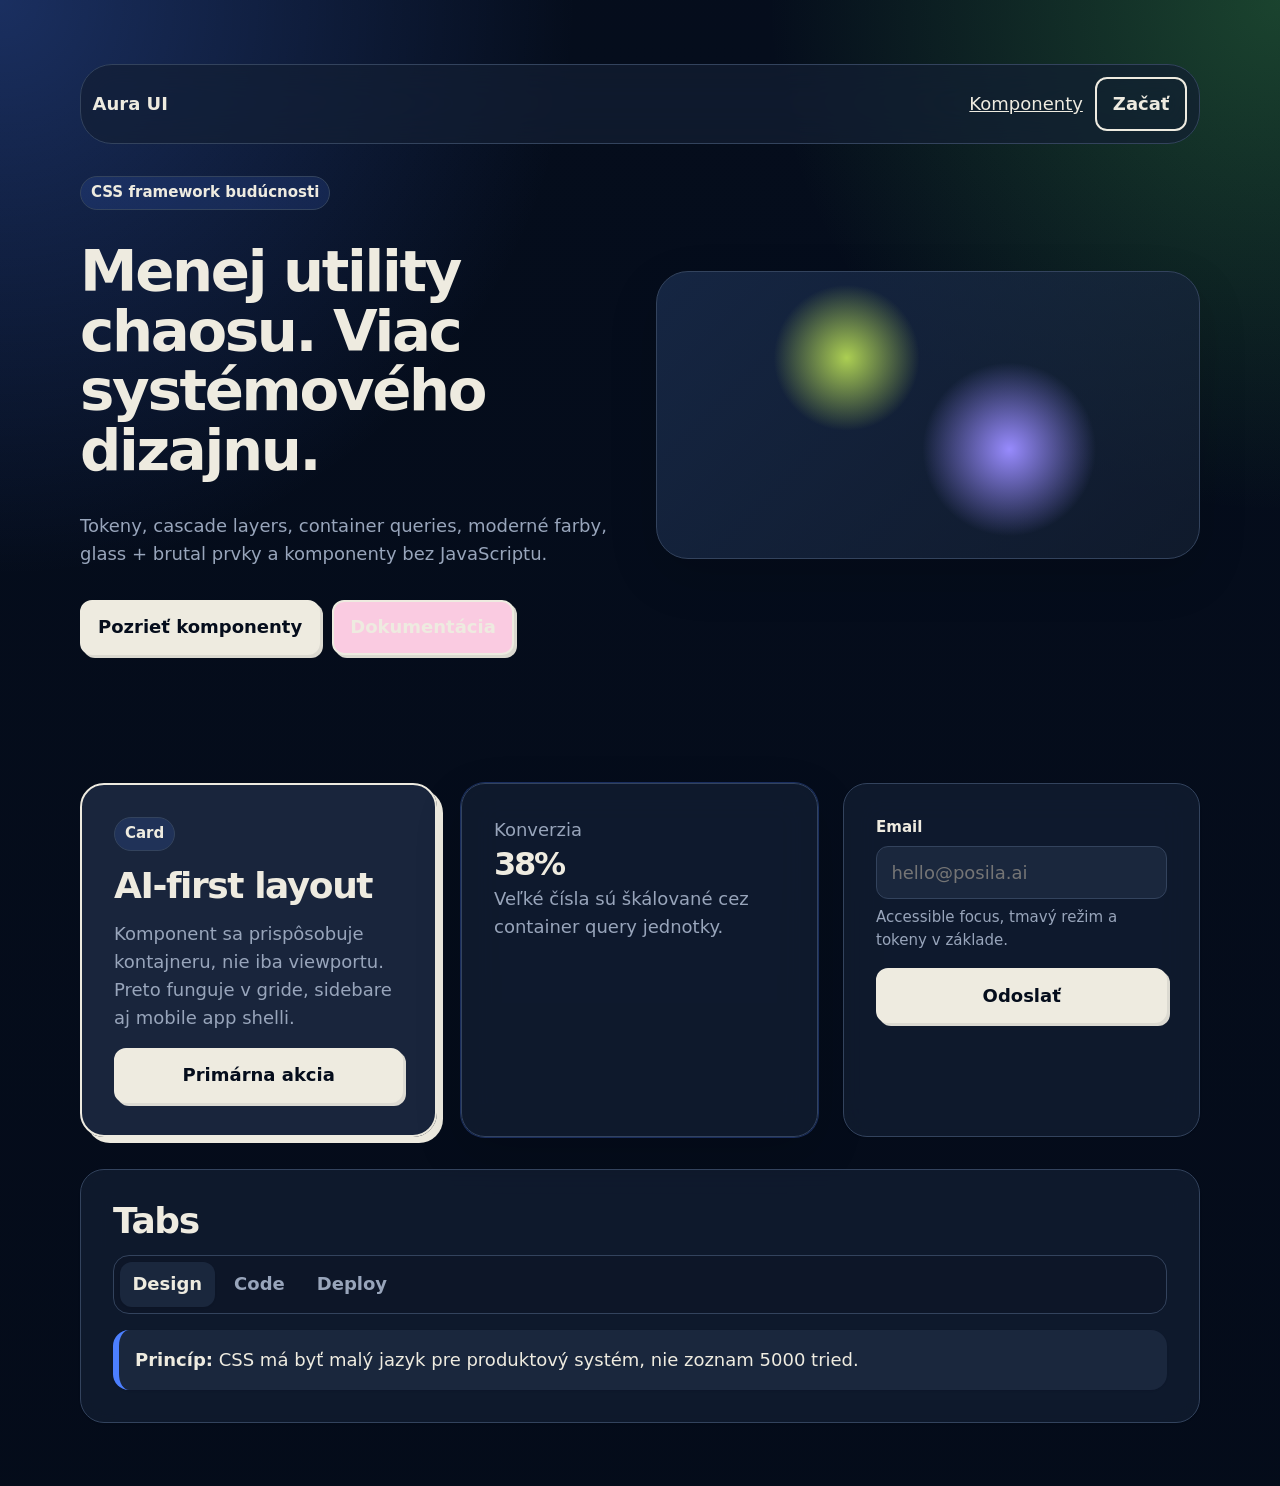
==== index.html @ 9ea6d143 "Initial Aura UI static demo" ====
<!doctype html>
<html lang="sk" data-theme="dark">
<head>
  <meta charset="utf-8" />
  <meta name="viewport" content="width=device-width, initial-scale=1" />
  <title>Aura UI demo</title>
  <link rel="stylesheet" href="./aura.css" />
</head>

<body>
  <header class="au-shell au-section">
    <nav class="au-nav">
      <strong>Aura UI</strong>
      <div class="au-cluster">
        <a href="#components">Komponenty</a>
        <a class="au-button" data-variant="ghost" href="#start">Začať</a>
      </div>
    </nav>

    <div class="au-split au-mt-6">
      <div class="au-stack au-gap-6">
        <span class="au-badge">CSS framework budúcnosti</span>
        <h1 class="au-balance">Menej utility chaosu. Viac systémového dizajnu.</h1>
        <p>Tokeny, cascade layers, container queries, moderné farby, glass + brutal prvky a komponenty bez JavaScriptu.</p>
        <div class="au-cluster">
          <a class="au-button" href="#components">Pozrieť komponenty</a>
          <a class="au-button" data-variant="soft" href="#">Dokumentácia</a>
        </div>
      </div>

      <div class="au-orb" aria-hidden="true"></div>
    </div>
  </header>

  <main class="au-shell au-section" id="components">
    <div class="au-grid">
      <article class="au-card" data-pop="hard">
        <div class="au-stack">
          <span class="au-badge">Card</span>
          <h2>AI-first layout</h2>
          <p>Komponent sa prispôsobuje kontajneru, nie iba viewportu. Preto funguje v gride, sidebare aj mobile app shelli.</p>
          <a class="au-button au-full" href="#">Primárna akcia</a>
        </div>
      </article>

      <article class="au-card" data-pop="glow">
        <div class="au-kpi">
          <span class="au-muted">Konverzia</span>
          <strong>38%</strong>
          <p>Veľké čísla sú škálované cez container query jednotky.</p>
        </div>
      </article>

      <article class="au-card">
        <form class="au-stack">
          <div class="au-field">
            <label class="au-label" for="email">Email</label>
            <input class="au-input" id="email" type="email" placeholder="hello@posila.ai" />
            <small class="au-help">Accessible focus, tmavý režim a tokeny v základe.</small>
          </div>
          <button class="au-button" type="button">Odoslať</button>
        </form>
      </article>
    </div>

    <section class="au-card au-mt-6">
      <div class="au-stack">
        <h2>Tabs</h2>

        <div class="au-tabs" role="tablist" aria-label="Demo tabs">
          <button class="au-tab" role="tab" aria-selected="true">Design</button>
          <button class="au-tab" role="tab" aria-selected="false">Code</button>
          <button class="au-tab" role="tab" aria-selected="false">Deploy</button>
        </div>

        <div class="au-alert">
          <strong>Princíp:</strong> CSS má byť malý jazyk pre produktový systém, nie zoznam 5000 tried.
        </div>
      </div>
    </section>
  </main>
</body>
</html>
---- aura.css ----
@layer reset, tokens, base, layout, components, utilities;

@layer reset {
  *, *::before, *::after { box-sizing: border-box; }
  * { margin: 0; }
  html { color-scheme: light dark; }
  body { min-height: 100svh; text-rendering: optimizeLegibility; }
  img, svg, video { display: block; max-width: 100%; }
  button, input { font: inherit; }
  a { color: inherit; }
}

@layer tokens {
  :root {
    --font-sans: ui-sans-serif, system-ui, -apple-system, BlinkMacSystemFont, "Segoe UI", sans-serif;

    --bg: oklch(98% 0.015 95);
    --surface: oklch(100% 0 0 / 0.74);
    --surface-strong: oklch(100% 0 0 / 0.9);
    --text: oklch(20% 0.03 260);
    --muted: oklch(48% 0.04 260);
    --line: oklch(84% 0.035 260);

    --accent: oklch(63% 0.2 265);
    --accent-2: oklch(76% 0.19 145);

    --shadow-sm: 0 1px 2px oklch(0% 0 0 / 0.08);
    --shadow-md: 0 18px 50px oklch(0% 0 0 / 0.14);
    --shadow-hard: 6px 6px 0 oklch(18% 0.03 260);

    --radius-sm: .75rem;
    --radius-md: 1rem;
    --radius-lg: 1.5rem;
    --radius-xl: 2rem;

    --space-3: .75rem;
    --space-4: 1rem;
    --space-5: 1.5rem;
    --space-6: 2rem;
    --space-8: 4rem;

    --step--1: clamp(.82rem, .78rem + .2vw, .94rem);
    --step-0: clamp(1rem, .96rem + .24vw, 1.125rem);
    --step-1: clamp(1.25rem, 1.12rem + .7vw, 1.65rem);
    --step-2: clamp(1.55rem, 1.3rem + 1.25vw, 2.25rem);
    --step-3: clamp(2rem, 1.45rem + 2.7vw, 3.8rem);
  }

  [data-theme="dark"] {
    color-scheme: dark;
    --bg: oklch(16% 0.035 260);
    --surface: oklch(24% 0.04 260 / 0.72);
    --surface-strong: oklch(28% 0.045 260 / 0.92);
    --text: oklch(94% 0.015 95);
    --muted: oklch(72% 0.035 260);
    --line: oklch(38% 0.05 260);
    --shadow-hard: 6px 6px 0 oklch(94% 0.015 95);
  }
}

@layer base {
  body {
    font-family: var(--font-sans);
    font-size: var(--step-0);
    line-height: 1.55;
    color: var(--text);
    background:
      radial-gradient(circle at top left, color-mix(in oklch, var(--accent), transparent 70%), transparent 36rem),
      radial-gradient(circle at top right, color-mix(in oklch, var(--accent-2), transparent 72%), transparent 32rem),
      linear-gradient(180deg, var(--bg), color-mix(in oklch, var(--bg), black 4%));
  }

  h1, h2, h3 { line-height: 1.03; letter-spacing: -0.04em; }
  h1 { font-size: var(--step-3); }
  h2 { font-size: var(--step-2); }
  h3 { font-size: var(--step-1); }
  p { color: var(--muted); max-width: 68ch; }

  :focus-visible {
    outline: 3px solid color-mix(in oklch, var(--accent), white 18%);
    outline-offset: 3px;
  }
}

@layer layout {
  .au-shell { width: min(1120px, calc(100% - 2rem)); margin-inline: auto; }
  .au-section { padding-block: var(--space-8); }
  .au-stack { display: grid; gap: var(--stack-gap, var(--space-4)); }
  .au-cluster { display: flex; flex-wrap: wrap; align-items: center; gap: var(--space-3); }
  .au-grid { display: grid; grid-template-columns: repeat(auto-fit, minmax(min(100%, 18rem), 1fr)); gap: var(--space-5); }
  .au-split { display: grid; gap: var(--space-6); align-items: center; grid-template-columns: repeat(auto-fit, minmax(min(100%, 24rem), 1fr)); }
}

@layer components {
  .au-card {
    container-type: inline-size;
    border: 1px solid var(--line);
    border-radius: var(--radius-lg);
    padding: clamp(1rem, 5cqi, 2rem);
    background: var(--surface);
    box-shadow: var(--shadow-sm);
    backdrop-filter: blur(18px) saturate(1.35);
  }

  .au-card[data-pop="hard"] {
    background: var(--surface-strong);
    border: 2px solid var(--text);
    box-shadow: var(--shadow-hard);
  }

  .au-card[data-pop="glow"] {
    box-shadow: 0 0 0 1px color-mix(in oklch, var(--accent), transparent 70%), var(--shadow-md);
  }

  .au-button {
    --button-bg: var(--text);
    --button-fg: var(--bg);
    display: inline-flex;
    align-items: center;
    justify-content: center;
    gap: .55rem;
    min-height: 2.75rem;
    padding: .72rem 1rem;
    border: 2px solid var(--text);
    border-radius: var(--radius-sm);
    background: var(--button-bg);
    color: var(--button-fg);
    font-weight: 800;
    text-decoration: none;
    box-shadow: 3px 3px 0 color-mix(in oklch, var(--text), transparent 8%);
    transition: transform .16s ease, box-shadow .16s ease;
    cursor: pointer;
  }

  .au-button:hover {
    transform: translate(-1px, -1px);
    box-shadow: 5px 5px 0 color-mix(in oklch, var(--text), transparent 8%);
  }

  .au-button:active {
    transform: translate(2px, 2px);
    box-shadow: 1px 1px 0 color-mix(in oklch, var(--text), transparent 8%);
  }

  .au-button[data-variant="soft"] {
    --button-bg: color-mix(in oklch, var(--accent), white 70%);
    --button-fg: var(--text);
  }

  .au-button[data-variant="ghost"] {
    --button-bg: transparent;
    --button-fg: var(--text);
    box-shadow: none;
  }

  .au-badge {
    display: inline-flex;
    width: fit-content;
    padding: .28rem .62rem;
    border: 1px solid var(--line);
    border-radius: 999px;
    background: color-mix(in oklch, var(--accent), transparent 86%);
    font-size: var(--step--1);
    font-weight: 750;
  }

  .au-input {
    width: 100%;
    min-height: 2.8rem;
    border: 1px solid var(--line);
    border-radius: var(--radius-sm);
    background: var(--surface-strong);
    color: var(--text);
    padding: .72rem .9rem;
  }

  .au-field { display: grid; gap: .42rem; }
  .au-label { font-size: var(--step--1); font-weight: 800; }
  .au-help { font-size: var(--step--1); color: var(--muted); }

  .au-nav {
    position: sticky;
    top: 1rem;
    z-index: 10;
    display: flex;
    align-items: center;
    justify-content: space-between;
    gap: var(--space-4);
    padding: .72rem;
    border: 1px solid var(--line);
    border-radius: var(--radius-xl);
    background: var(--surface);
    backdrop-filter: blur(18px) saturate(1.25);
  }

  .au-tabs {
    display: flex;
    flex-wrap: wrap;
    gap: .4rem;
    padding: .35rem;
    border: 1px solid var(--line);
    border-radius: var(--radius-md);
    background: color-mix(in oklch, var(--surface), var(--bg) 35%);
  }

  .au-tab {
    border: 0;
    border-radius: var(--radius-sm);
    background: transparent;
    color: var(--muted);
    padding: .55rem .8rem;
    font-weight: 750;
    cursor: pointer;
  }

  .au-tab[aria-selected="true"] {
    background: var(--surface-strong);
    color: var(--text);
    box-shadow: var(--shadow-sm);
  }

  .au-alert {
    border-inline-start: .42rem solid var(--accent);
    border-radius: var(--radius-md);
    background: var(--surface-strong);
    padding: var(--space-4);
    box-shadow: var(--shadow-sm);
  }

  .au-kpi {
    display: grid;
    gap: .35rem;
  }

  .au-kpi strong {
    font-size: clamp(2rem, 9cqi, 4.6rem);
    line-height: .95;
    letter-spacing: -.07em;
  }

  .au-orb {
    min-height: 18rem;
    border-radius: var(--radius-xl);
    border: 1px solid var(--line);
    background:
      radial-gradient(circle at 35% 30%, color-mix(in oklch, var(--accent-2), white 18%), transparent 18%),
      radial-gradient(circle at 65% 62%, color-mix(in oklch, var(--accent), white 18%), transparent 22%),
      linear-gradient(135deg, color-mix(in oklch, var(--surface), var(--accent) 12%), var(--surface));
    box-shadow: var(--shadow-md);
  }
}

@layer utilities {
  .au-muted { color: var(--muted); }
  .au-balance { text-wrap: balance; }
  .au-gap-6 { --stack-gap: var(--space-6); }
  .au-mt-6 { margin-top: var(--space-6); }
  .au-full { width: 100%; }
}
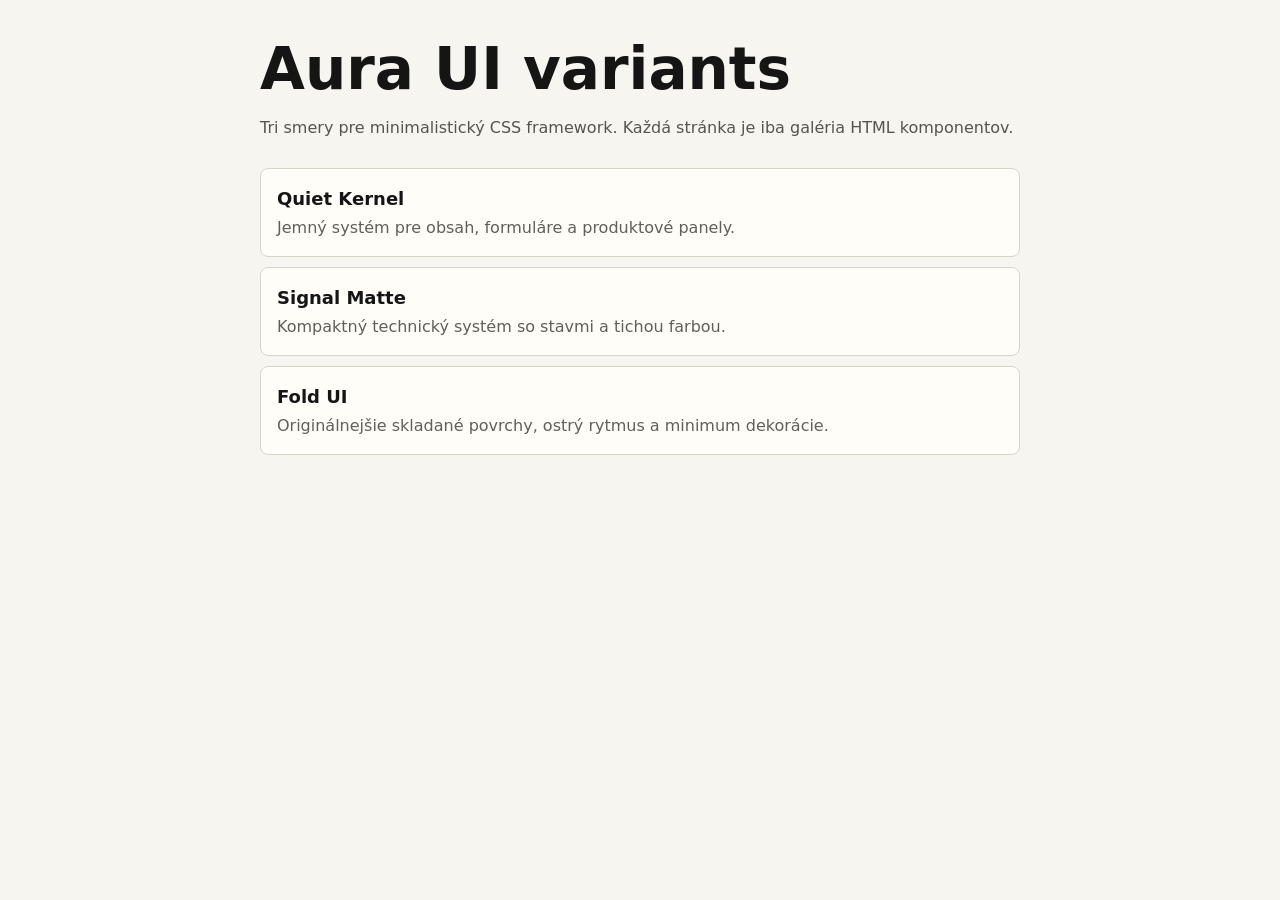
==== commit cdf62f85: "Add three Aura UI framework variants" ====
--- a/index.html
+++ b/index.html
@@ -1,83 +1,64 @@
 <!doctype html>
-<html lang="sk" data-theme="dark">
+<html lang="sk">
 <head>
   <meta charset="utf-8" />
   <meta name="viewport" content="width=device-width, initial-scale=1" />
-  <title>Aura UI demo</title>
-  <link rel="stylesheet" href="./aura.css" />
+  <title>Aura UI variants</title>
+  <style>
+    * { box-sizing: border-box; }
+    body {
+      margin: 0;
+      min-height: 100svh;
+      font-family: ui-sans-serif, system-ui, -apple-system, BlinkMacSystemFont, "Segoe UI", sans-serif;
+      background: #f6f5ef;
+      color: #151515;
+      line-height: 1.5;
+    }
+    main {
+      width: min(760px, calc(100% - 32px));
+      margin-inline: auto;
+      padding: 40px 0;
+    }
+    h1, h2, p { margin: 0; letter-spacing: 0; }
+    h1 { font-size: clamp(30px, 8vw, 58px); line-height: 1; }
+    p { color: #56544e; }
+    .stack { display: grid; gap: 18px; }
+    .list { display: grid; gap: 10px; margin-top: 28px; }
+    a {
+      display: grid;
+      gap: 4px;
+      padding: 16px;
+      border: 1px solid #d8d4c8;
+      border-radius: 8px;
+      color: inherit;
+      text-decoration: none;
+      background: #fffdf8;
+    }
+    a strong { font-size: 18px; }
+    a span { color: #625f57; }
+  </style>
 </head>
+<body>
+  <main>
+    <section class="stack">
+      <h1>Aura UI variants</h1>
+      <p>Tri smery pre minimalistický CSS framework. Každá stránka je iba galéria HTML komponentov.</p>
+    </section>
 
-<body>
-  <header class="au-shell au-section">
-    <nav class="au-nav">
-      <strong>Aura UI</strong>
-      <div class="au-cluster">
-        <a href="#components">Komponenty</a>
-        <a class="au-button" data-variant="ghost" href="#start">Začať</a>
-      </div>
+    <nav class="list" aria-label="Aura UI variants">
+      <a href="/versions/quiet-kernel/">
+        <strong>Quiet Kernel</strong>
+        <span>Jemný systém pre obsah, formuláre a produktové panely.</span>
+      </a>
+      <a href="/versions/signal-matte/">
+        <strong>Signal Matte</strong>
+        <span>Kompaktný technický systém so stavmi a tichou farbou.</span>
+      </a>
+      <a href="/versions/fold-ui/">
+        <strong>Fold UI</strong>
+        <span>Originálnejšie skladané povrchy, ostrý rytmus a minimum dekorácie.</span>
+      </a>
     </nav>
-
-    <div class="au-split au-mt-6">
-      <div class="au-stack au-gap-6">
-        <span class="au-badge">CSS framework budúcnosti</span>
-        <h1 class="au-balance">Menej utility chaosu. Viac systémového dizajnu.</h1>
-        <p>Tokeny, cascade layers, container queries, moderné farby, glass + brutal prvky a komponenty bez JavaScriptu.</p>
-        <div class="au-cluster">
-          <a class="au-button" href="#components">Pozrieť komponenty</a>
-          <a class="au-button" data-variant="soft" href="#">Dokumentácia</a>
-        </div>
-      </div>
-
-      <div class="au-orb" aria-hidden="true"></div>
-    </div>
-  </header>
-
-  <main class="au-shell au-section" id="components">
-    <div class="au-grid">
-      <article class="au-card" data-pop="hard">
-        <div class="au-stack">
-          <span class="au-badge">Card</span>
-          <h2>AI-first layout</h2>
-          <p>Komponent sa prispôsobuje kontajneru, nie iba viewportu. Preto funguje v gride, sidebare aj mobile app shelli.</p>
-          <a class="au-button au-full" href="#">Primárna akcia</a>
-        </div>
-      </article>
-
-      <article class="au-card" data-pop="glow">
-        <div class="au-kpi">
-          <span class="au-muted">Konverzia</span>
-          <strong>38%</strong>
-          <p>Veľké čísla sú škálované cez container query jednotky.</p>
-        </div>
-      </article>
-
-      <article class="au-card">
-        <form class="au-stack">
-          <div class="au-field">
-            <label class="au-label" for="email">Email</label>
-            <input class="au-input" id="email" type="email" placeholder="hello@posila.ai" />
-            <small class="au-help">Accessible focus, tmavý režim a tokeny v základe.</small>
-          </div>
-          <button class="au-button" type="button">Odoslať</button>
-        </form>
-      </article>
-    </div>
-
-    <section class="au-card au-mt-6">
-      <div class="au-stack">
-        <h2>Tabs</h2>
-
-        <div class="au-tabs" role="tablist" aria-label="Demo tabs">
-          <button class="au-tab" role="tab" aria-selected="true">Design</button>
-          <button class="au-tab" role="tab" aria-selected="false">Code</button>
-          <button class="au-tab" role="tab" aria-selected="false">Deploy</button>
-        </div>
-
-        <div class="au-alert">
-          <strong>Princíp:</strong> CSS má byť malý jazyk pre produktový systém, nie zoznam 5000 tried.
-        </div>
-      </div>
-    </section>
   </main>
 </body>
 </html>
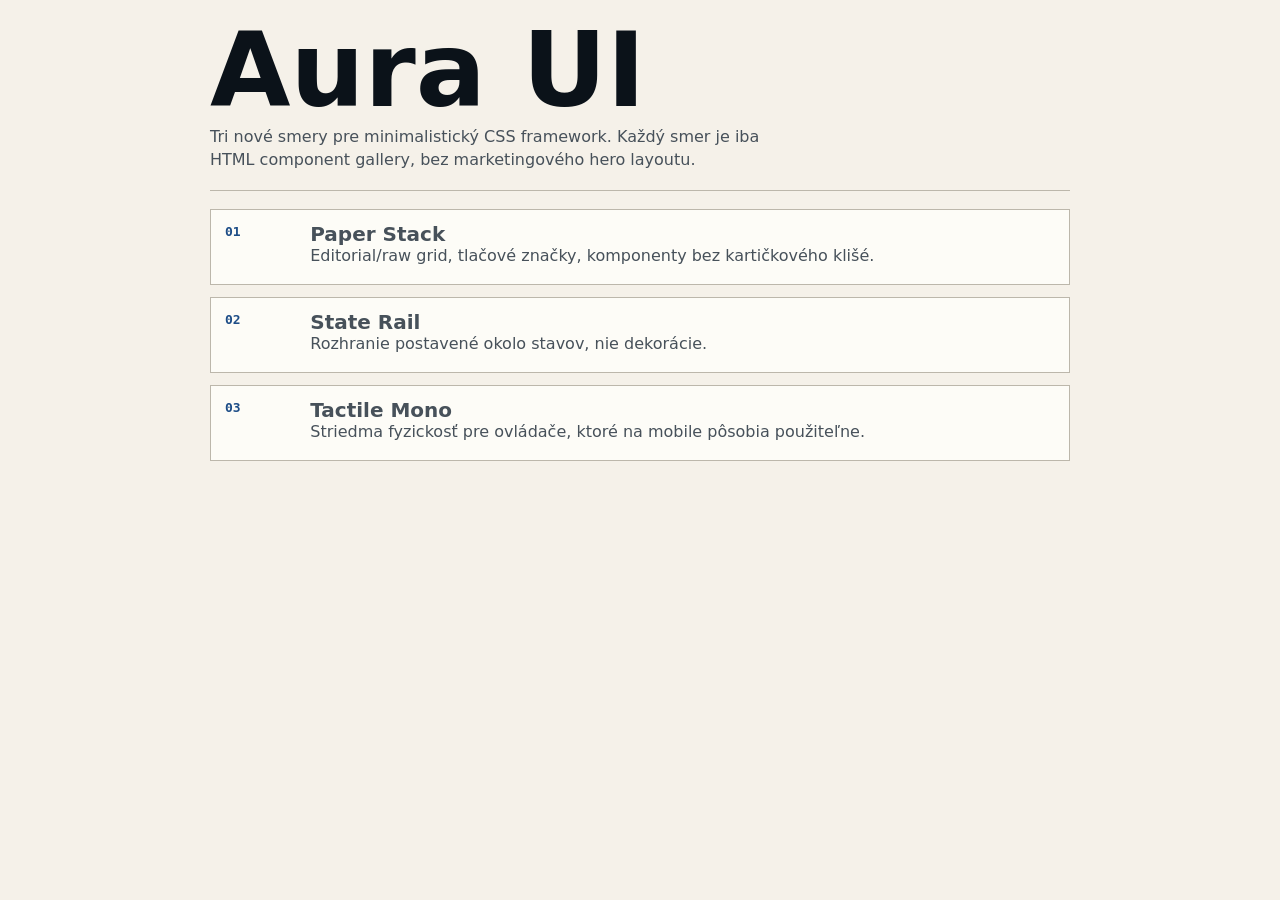
==== commit b0503376: "Replace Aura UI variants with original component directions" ====
--- a/index.html
+++ b/index.html
@@ -3,60 +3,80 @@
 <head>
   <meta charset="utf-8" />
   <meta name="viewport" content="width=device-width, initial-scale=1" />
-  <title>Aura UI variants</title>
+  <title>Aura UI directions</title>
   <style>
-    * { box-sizing: border-box; }
-    body {
-      margin: 0;
-      min-height: 100svh;
-      font-family: ui-sans-serif, system-ui, -apple-system, BlinkMacSystemFont, "Segoe UI", sans-serif;
-      background: #f6f5ef;
-      color: #151515;
-      line-height: 1.5;
+    @layer reset, page;
+    @layer reset {
+      * { box-sizing: border-box; }
+      body, h1, p { margin: 0; }
+      a { color: inherit; }
     }
-    main {
-      width: min(760px, calc(100% - 32px));
-      margin-inline: auto;
-      padding: 40px 0;
+    @layer page {
+      body {
+        min-height: 100svh;
+        font-family: ui-sans-serif, system-ui, -apple-system, BlinkMacSystemFont, "Segoe UI", sans-serif;
+        color: oklch(18% 0.018 245);
+        background: oklch(96% 0.012 87);
+        line-height: 1.45;
+      }
+      main {
+        width: min(860px, calc(100% - 28px));
+        margin-inline: auto;
+        padding: 28px 0 46px;
+      }
+      header {
+        display: grid;
+        gap: 12px;
+        padding-bottom: 18px;
+        border-bottom: 1px solid oklch(78% 0.018 87);
+      }
+      h1 {
+        max-width: 10ch;
+        font-size: clamp(44px, 16vw, 104px);
+        line-height: .82;
+        letter-spacing: 0;
+      }
+      p { max-width: 56ch; color: oklch(43% 0.02 245); }
+      nav { display: grid; gap: 12px; margin-top: 18px; }
+      a {
+        display: grid;
+        grid-template-columns: 7ch 1fr;
+        gap: 14px;
+        align-items: start;
+        min-height: 76px;
+        padding: 14px;
+        border: 1px solid oklch(78% 0.018 87);
+        background: oklch(99% 0.006 87);
+        text-decoration: none;
+      }
+      a:focus-visible { outline: 2px solid oklch(42% 0.11 255); outline-offset: 4px; }
+      code {
+        font: 700 13px ui-monospace, SFMono-Regular, Menlo, monospace;
+        color: oklch(42% 0.11 255);
+      }
+      strong { display: block; font-size: 20px; line-height: 1; }
+      span { color: oklch(43% 0.02 245); }
     }
-    h1, h2, p { margin: 0; letter-spacing: 0; }
-    h1 { font-size: clamp(30px, 8vw, 58px); line-height: 1; }
-    p { color: #56544e; }
-    .stack { display: grid; gap: 18px; }
-    .list { display: grid; gap: 10px; margin-top: 28px; }
-    a {
-      display: grid;
-      gap: 4px;
-      padding: 16px;
-      border: 1px solid #d8d4c8;
-      border-radius: 8px;
-      color: inherit;
-      text-decoration: none;
-      background: #fffdf8;
-    }
-    a strong { font-size: 18px; }
-    a span { color: #625f57; }
   </style>
 </head>
 <body>
   <main>
-    <section class="stack">
-      <h1>Aura UI variants</h1>
-      <p>Tri smery pre minimalistický CSS framework. Každá stránka je iba galéria HTML komponentov.</p>
-    </section>
-
-    <nav class="list" aria-label="Aura UI variants">
+    <header>
+      <h1>Aura UI</h1>
+      <p>Tri nové smery pre minimalistický CSS framework. Každý smer je iba HTML component gallery, bez marketingového hero layoutu.</p>
+    </header>
+    <nav aria-label="Aura UI directions">
       <a href="/versions/quiet-kernel/">
-        <strong>Quiet Kernel</strong>
-        <span>Jemný systém pre obsah, formuláre a produktové panely.</span>
+        <code>01</code>
+        <span><strong>Paper Stack</strong>Editorial/raw grid, tlačové značky, komponenty bez kartičkového klišé.</span>
       </a>
       <a href="/versions/signal-matte/">
-        <strong>Signal Matte</strong>
-        <span>Kompaktný technický systém so stavmi a tichou farbou.</span>
+        <code>02</code>
+        <span><strong>State Rail</strong>Rozhranie postavené okolo stavov, nie dekorácie.</span>
       </a>
       <a href="/versions/fold-ui/">
-        <strong>Fold UI</strong>
-        <span>Originálnejšie skladané povrchy, ostrý rytmus a minimum dekorácie.</span>
+        <code>03</code>
+        <span><strong>Tactile Mono</strong>Striedma fyzickosť pre ovládače, ktoré na mobile pôsobia použiteľne.</span>
       </a>
     </nav>
   </main>
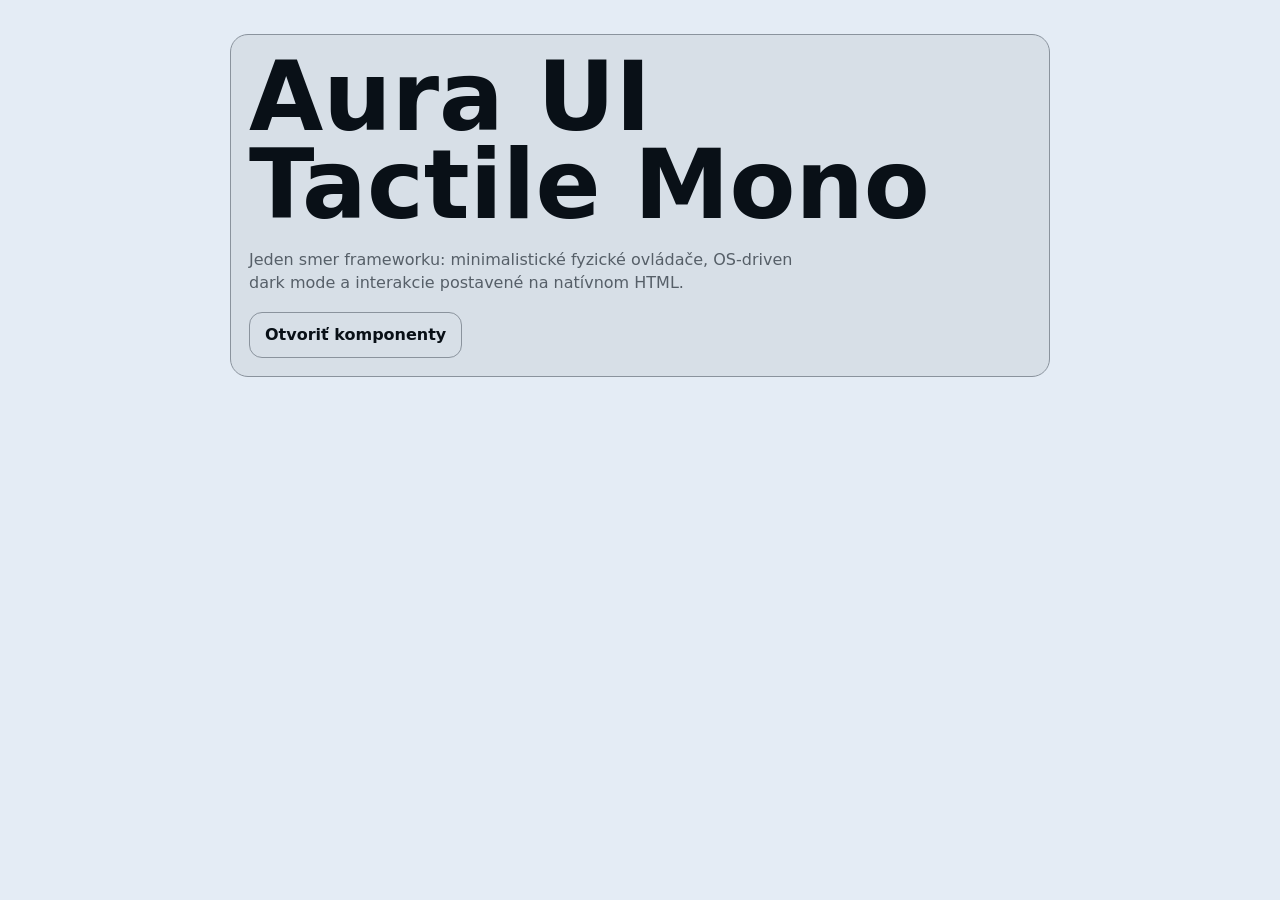
==== commit 63c100db: "Focus Aura UI on Tactile Mono interactions" ====
--- a/index.html
+++ b/index.html
@@ -3,7 +3,7 @@
 <head>
   <meta charset="utf-8" />
   <meta name="viewport" content="width=device-width, initial-scale=1" />
-  <title>Aura UI directions</title>
+  <title>Aura UI - Tactile Mono</title>
   <style>
     @layer reset, page;
     @layer reset {
@@ -12,73 +12,72 @@
       a { color: inherit; }
     }
     @layer page {
+      :root {
+        color-scheme: light dark;
+        --bg: oklch(94% 0.015 250);
+        --case: oklch(90% 0.014 250);
+        --text: oklch(17% 0.018 250);
+        --muted: oklch(48% 0.018 250);
+        --line: oklch(66% 0.018 250);
+      }
+      @media (prefers-color-scheme: dark) {
+        :root {
+          --bg: oklch(16% 0.018 250);
+          --case: oklch(22% 0.018 250);
+          --text: oklch(92% 0.012 250);
+          --muted: oklch(69% 0.018 250);
+          --line: oklch(40% 0.018 250);
+        }
+      }
       body {
         min-height: 100svh;
         font-family: ui-sans-serif, system-ui, -apple-system, BlinkMacSystemFont, "Segoe UI", sans-serif;
-        color: oklch(18% 0.018 245);
-        background: oklch(96% 0.012 87);
+        color: var(--text);
+        background: var(--bg);
         line-height: 1.45;
       }
       main {
-        width: min(860px, calc(100% - 28px));
+        width: min(820px, calc(100% - 24px));
         margin-inline: auto;
-        padding: 28px 0 46px;
+        padding: 34px 0 48px;
       }
-      header {
+      section {
         display: grid;
-        gap: 12px;
-        padding-bottom: 18px;
-        border-bottom: 1px solid oklch(78% 0.018 87);
+        gap: 18px;
+        padding: 18px;
+        border: 1px solid var(--line);
+        border-radius: 18px;
+        background: var(--case);
       }
       h1 {
-        max-width: 10ch;
-        font-size: clamp(44px, 16vw, 104px);
-        line-height: .82;
+        max-width: 11ch;
+        font-size: clamp(48px, 15vw, 96px);
+        line-height: .92;
         letter-spacing: 0;
       }
-      p { max-width: 56ch; color: oklch(43% 0.02 245); }
-      nav { display: grid; gap: 12px; margin-top: 18px; }
+      p { max-width: 54ch; color: var(--muted); }
       a {
-        display: grid;
-        grid-template-columns: 7ch 1fr;
-        gap: 14px;
-        align-items: start;
-        min-height: 76px;
-        padding: 14px;
-        border: 1px solid oklch(78% 0.018 87);
-        background: oklch(99% 0.006 87);
+        width: fit-content;
+        min-height: 46px;
+        display: inline-flex;
+        align-items: center;
+        border: 1px solid var(--line);
+        border-radius: 13px;
+        padding: 9px 15px;
+        color: var(--text);
         text-decoration: none;
+        font-weight: 780;
       }
-      a:focus-visible { outline: 2px solid oklch(42% 0.11 255); outline-offset: 4px; }
-      code {
-        font: 700 13px ui-monospace, SFMono-Regular, Menlo, monospace;
-        color: oklch(42% 0.11 255);
-      }
-      strong { display: block; font-size: 20px; line-height: 1; }
-      span { color: oklch(43% 0.02 245); }
     }
   </style>
 </head>
 <body>
   <main>
-    <header>
-      <h1>Aura UI</h1>
-      <p>Tri nové smery pre minimalistický CSS framework. Každý smer je iba HTML component gallery, bez marketingového hero layoutu.</p>
-    </header>
-    <nav aria-label="Aura UI directions">
-      <a href="/versions/quiet-kernel/">
-        <code>01</code>
-        <span><strong>Paper Stack</strong>Editorial/raw grid, tlačové značky, komponenty bez kartičkového klišé.</span>
-      </a>
-      <a href="/versions/signal-matte/">
-        <code>02</code>
-        <span><strong>State Rail</strong>Rozhranie postavené okolo stavov, nie dekorácie.</span>
-      </a>
-      <a href="/versions/fold-ui/">
-        <code>03</code>
-        <span><strong>Tactile Mono</strong>Striedma fyzickosť pre ovládače, ktoré na mobile pôsobia použiteľne.</span>
-      </a>
-    </nav>
+    <section>
+      <h1>Aura UI Tactile Mono</h1>
+      <p>Jeden smer frameworku: minimalistické fyzické ovládače, OS-driven dark mode a interakcie postavené na natívnom HTML.</p>
+      <a href="/versions/fold-ui/">Otvoriť komponenty</a>
+    </section>
   </main>
 </body>
 </html>
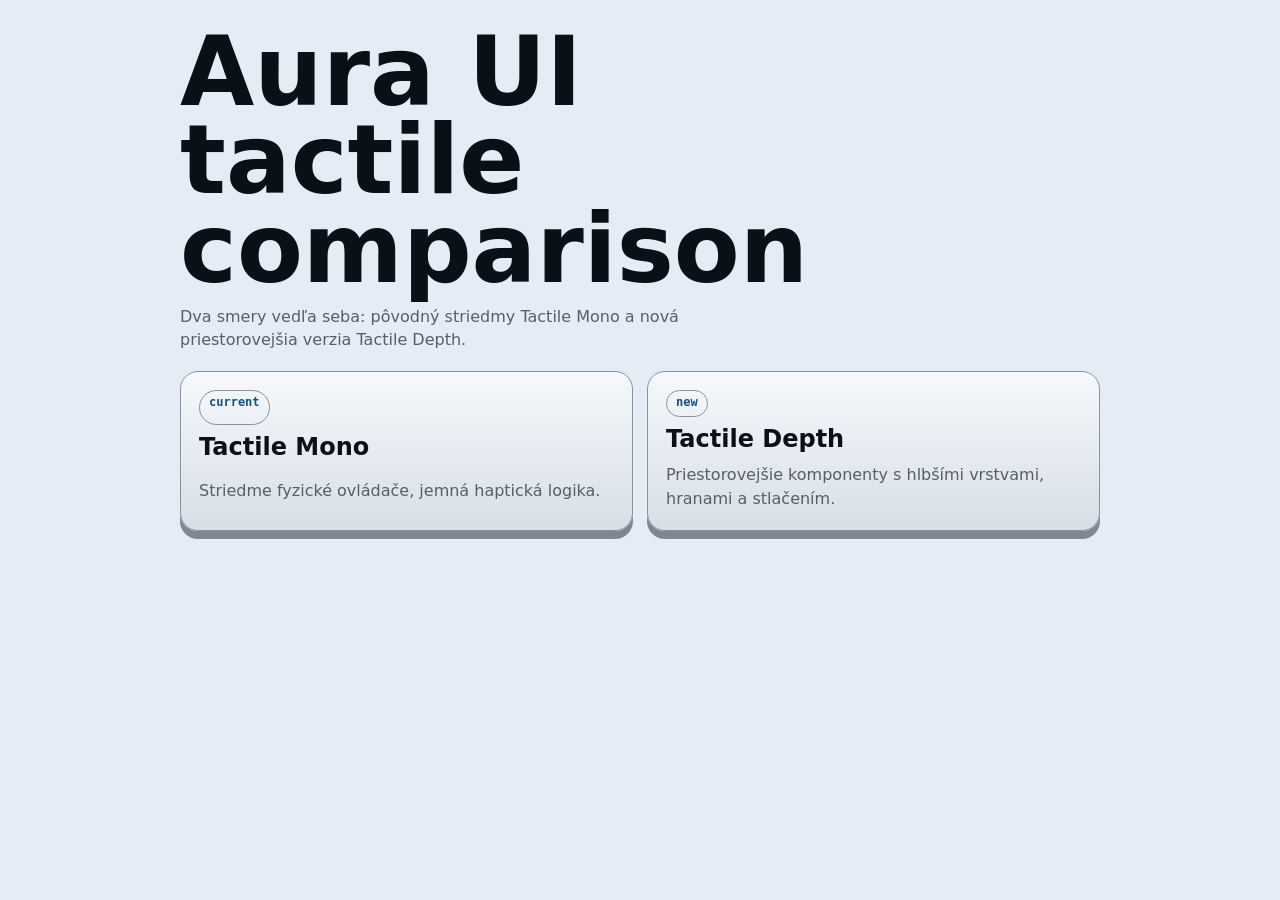
==== commit bc857b07: "Add spatial Tactile Depth comparison" ====
--- a/index.html
+++ b/index.html
@@ -3,12 +3,12 @@
 <head>
   <meta charset="utf-8" />
   <meta name="viewport" content="width=device-width, initial-scale=1" />
-  <title>Aura UI - Tactile Mono</title>
+  <title>Aura UI - Tactile comparison</title>
   <style>
     @layer reset, page;
     @layer reset {
       * { box-sizing: border-box; }
-      body, h1, p { margin: 0; }
+      body, h1, h2, p { margin: 0; }
       a { color: inherit; }
     }
     @layer page {
@@ -16,17 +16,23 @@
         color-scheme: light dark;
         --bg: oklch(94% 0.015 250);
         --case: oklch(90% 0.014 250);
+        --top: oklch(98% 0.004 250);
         --text: oklch(17% 0.018 250);
         --muted: oklch(48% 0.018 250);
         --line: oklch(66% 0.018 250);
+        --cool: oklch(42% 0.1 248);
+        --shadow: oklch(62% 0.018 250);
       }
       @media (prefers-color-scheme: dark) {
         :root {
           --bg: oklch(16% 0.018 250);
           --case: oklch(22% 0.018 250);
+          --top: oklch(29% 0.018 250);
           --text: oklch(92% 0.012 250);
           --muted: oklch(69% 0.018 250);
-          --line: oklch(40% 0.018 250);
+          --line: oklch(42% 0.018 250);
+          --cool: oklch(72% 0.1 248);
+          --shadow: oklch(8% 0.012 250);
         }
       }
       body {
@@ -37,47 +43,70 @@
         line-height: 1.45;
       }
       main {
-        width: min(820px, calc(100% - 24px));
+        width: min(920px, calc(100% - 24px));
         margin-inline: auto;
-        padding: 34px 0 48px;
+        padding: 28px 0 48px;
       }
-      section {
+      header {
         display: grid;
-        gap: 18px;
+        gap: 12px;
+        padding-bottom: 20px;
+      }
+      h1 {
+        max-width: 11ch;
+        font-size: clamp(46px, 15vw, 96px);
+        line-height: .92;
+        letter-spacing: 0;
+      }
+      p { max-width: 58ch; color: var(--muted); }
+      nav {
+        display: grid;
+        grid-template-columns: repeat(auto-fit, minmax(min(100%, 270px), 1fr));
+        gap: 14px;
+      }
+      a {
+        display: grid;
+        gap: 10px;
+        min-height: 160px;
         padding: 18px;
         border: 1px solid var(--line);
         border-radius: 18px;
-        background: var(--case);
+        background: linear-gradient(180deg, var(--top), var(--case));
+        box-shadow: 0 8px 0 var(--shadow);
+        text-decoration: none;
       }
-      h1 {
-        max-width: 11ch;
-        font-size: clamp(48px, 15vw, 96px);
-        line-height: .92;
-        letter-spacing: 0;
-      }
-      p { max-width: 54ch; color: var(--muted); }
-      a {
+      a:active { transform: translateY(5px); box-shadow: 0 3px 0 var(--shadow); }
+      strong { font-size: 24px; line-height: 1; }
+      span { color: var(--muted); }
+      code {
         width: fit-content;
-        min-height: 46px;
-        display: inline-flex;
-        align-items: center;
         border: 1px solid var(--line);
-        border-radius: 13px;
-        padding: 9px 15px;
-        color: var(--text);
-        text-decoration: none;
-        font-weight: 780;
+        border-radius: 999px;
+        padding: 4px 9px;
+        color: var(--cool);
+        font: 700 12px ui-monospace, SFMono-Regular, Menlo, monospace;
       }
     }
   </style>
 </head>
 <body>
   <main>
-    <section>
-      <h1>Aura UI Tactile Mono</h1>
-      <p>Jeden smer frameworku: minimalistické fyzické ovládače, OS-driven dark mode a interakcie postavené na natívnom HTML.</p>
-      <a href="/versions/fold-ui/">Otvoriť komponenty</a>
-    </section>
+    <header>
+      <h1>Aura UI tactile comparison</h1>
+      <p>Dva smery vedľa seba: pôvodný striedmy Tactile Mono a nová priestorovejšia verzia Tactile Depth.</p>
+    </header>
+    <nav aria-label="Aura UI comparison">
+      <a href="/versions/fold-ui/">
+        <code>current</code>
+        <strong>Tactile Mono</strong>
+        <span>Striedme fyzické ovládače, jemná haptická logika.</span>
+      </a>
+      <a href="/versions/tactile-depth/">
+        <code>new</code>
+        <strong>Tactile Depth</strong>
+        <span>Priestorovejšie komponenty s hlbšími vrstvami, hranami a stlačením.</span>
+      </a>
+    </nav>
   </main>
 </body>
 </html>
